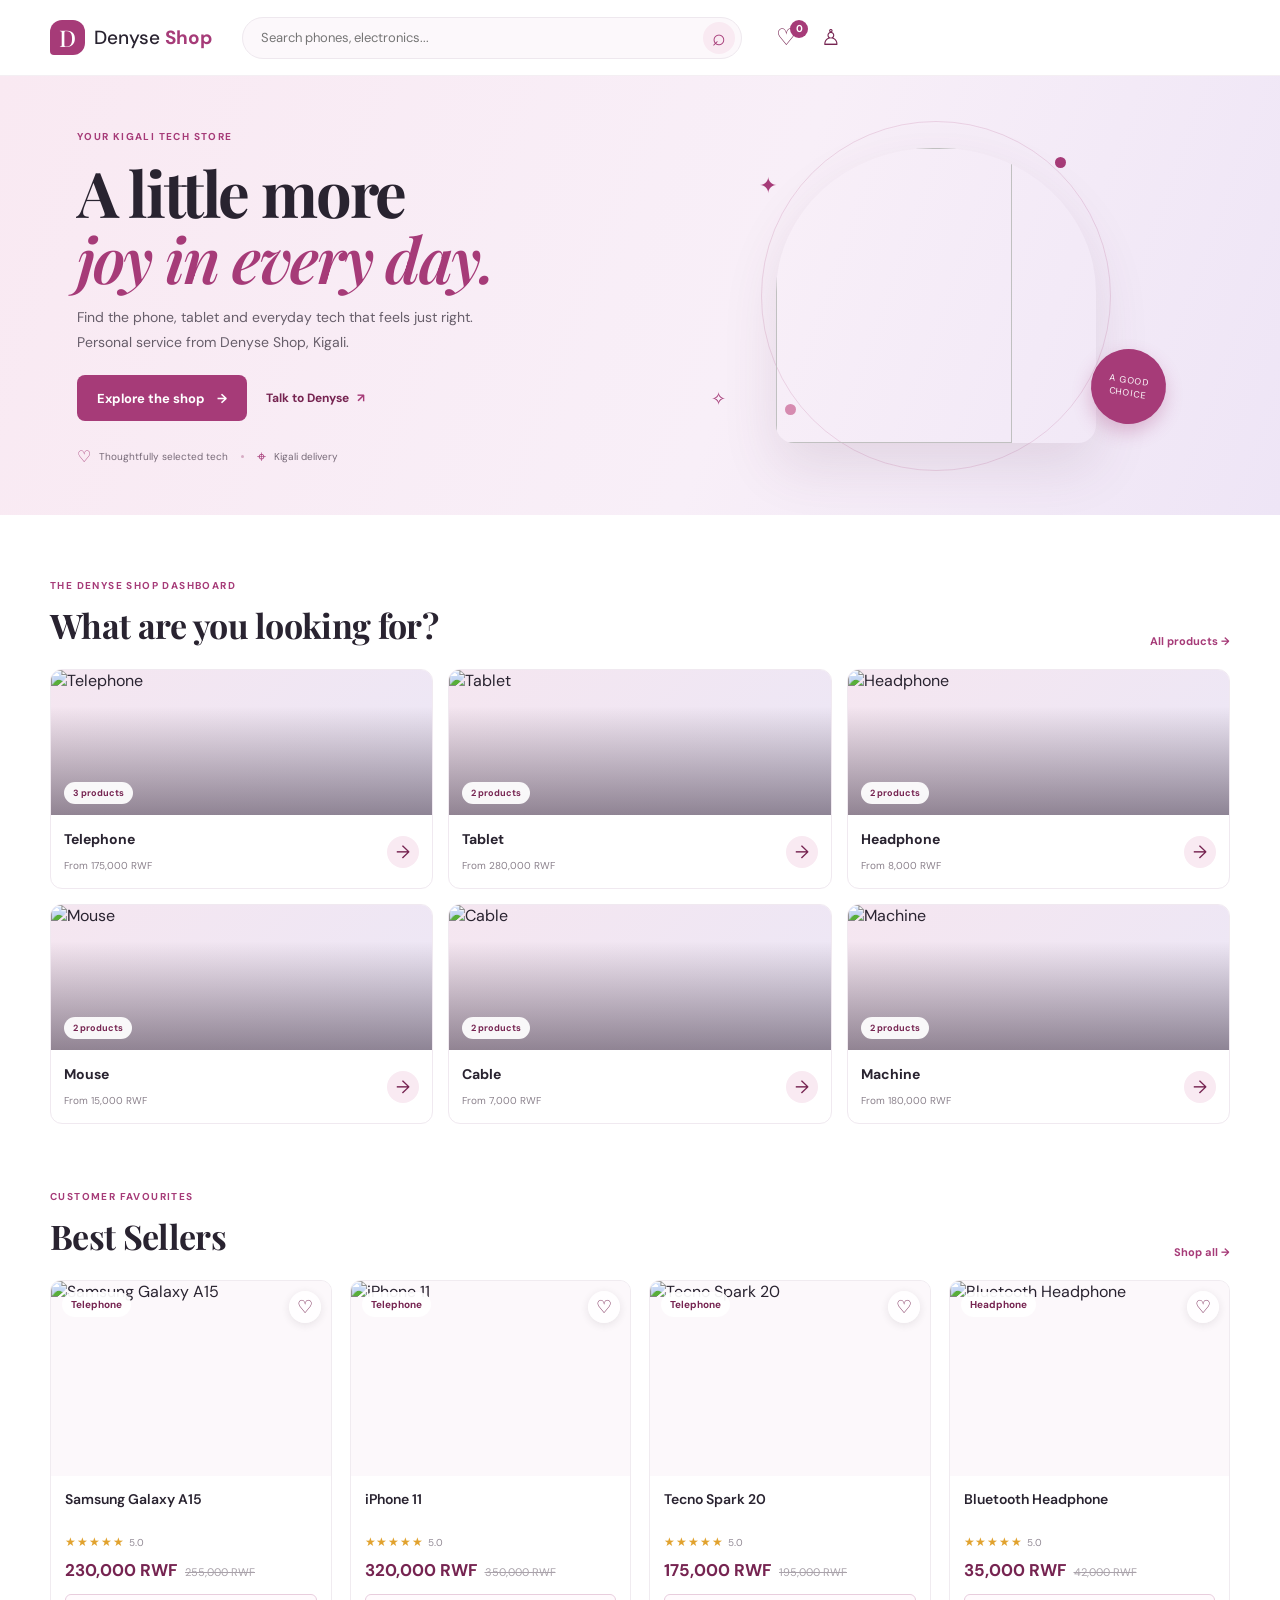
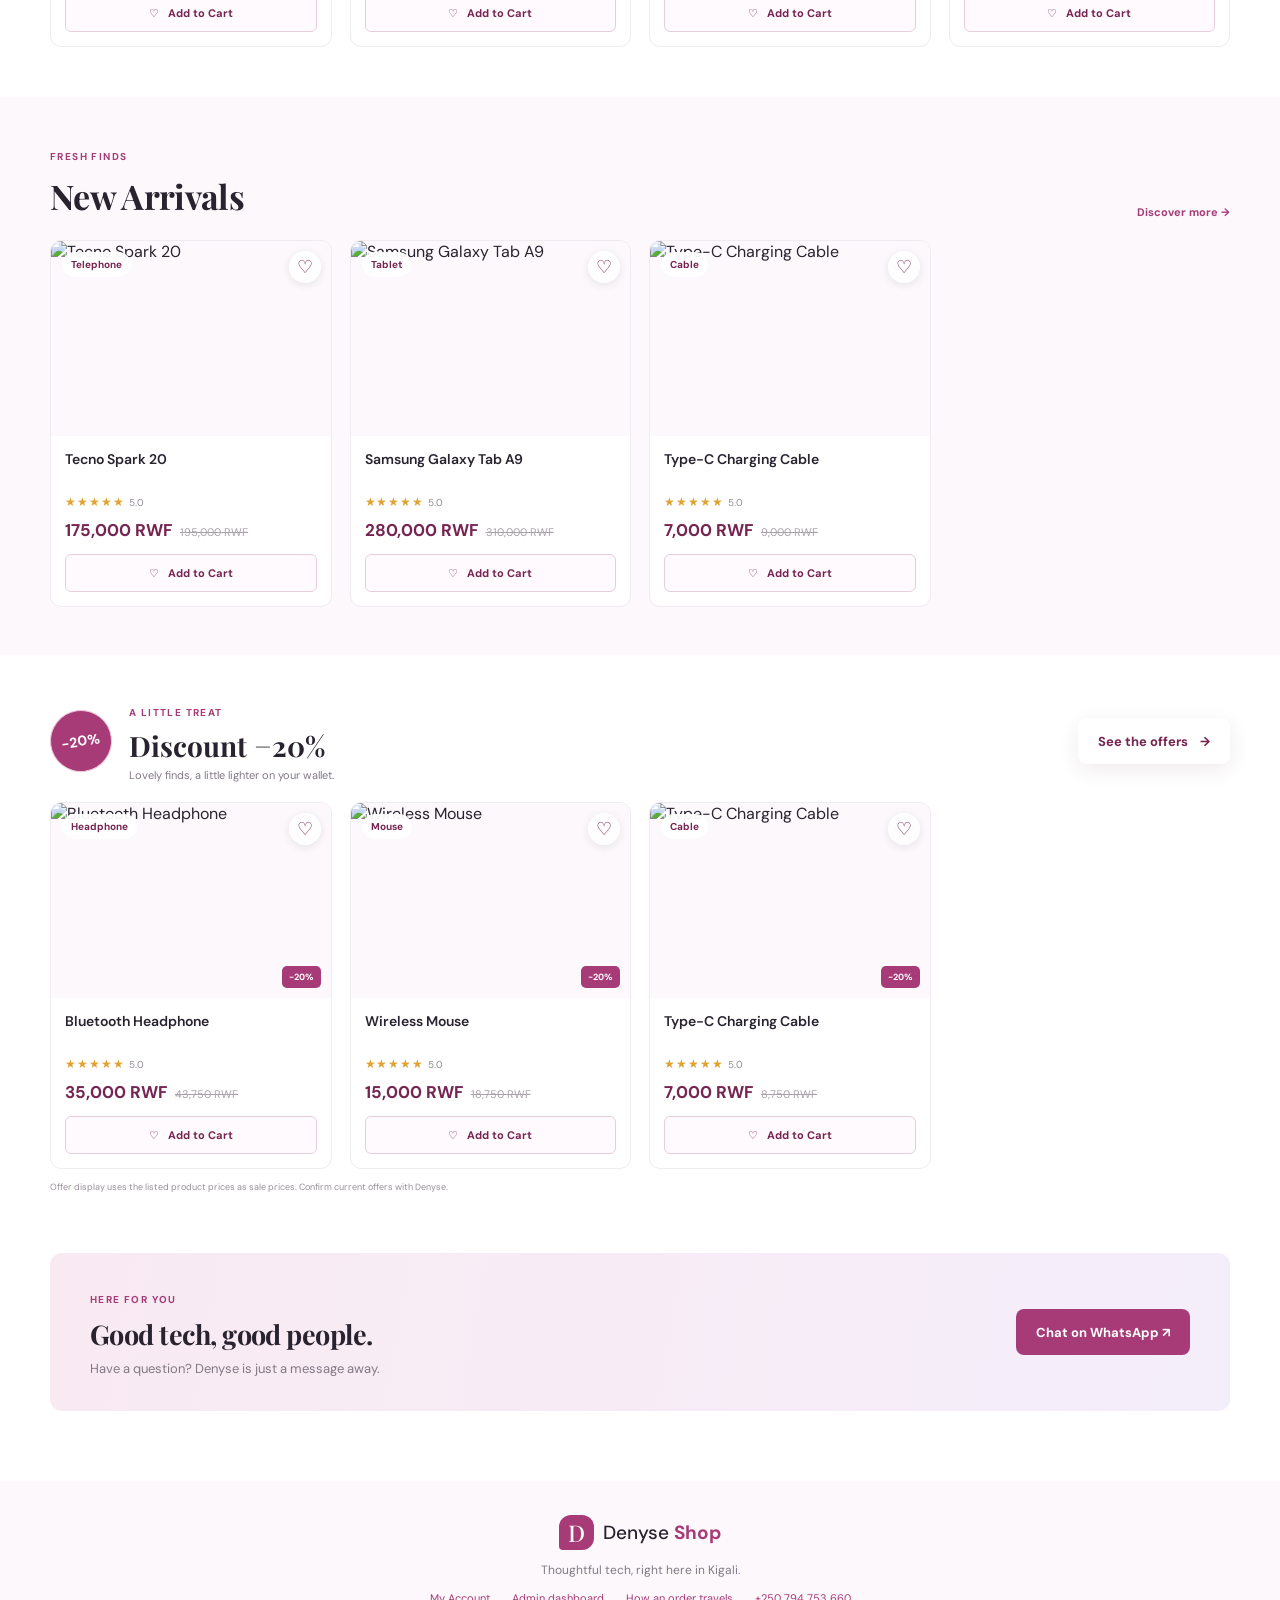
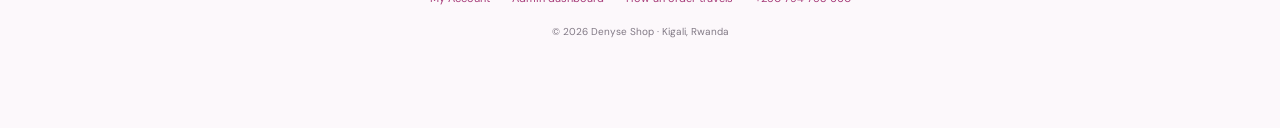
==== index.html @ 86c98930 "Denyse Shop" ====
<!doctype html>
<html lang="en">
<head>
  <meta charset="utf-8">
  <meta name="viewport" content="width=device-width, initial-scale=1">
  <meta name="theme-color" content="#a63b78">
  <meta name="description" content="Denyse Shop — phones, tablets and electronics in Kigali, Rwanda.">
  <title>Denyse Shop | Kigali phones & electronics</title>
  <link rel="preconnect" href="https://fonts.googleapis.com">
  <link rel="preconnect" href="https://fonts.gstatic.com" crossorigin>
  <link href="https://fonts.googleapis.com/css2?family=DM+Sans:wght@400;500;600;700&family=Playfair+Display:wght@600;700&display=swap" rel="stylesheet">
  <link rel="stylesheet" href="style.css">
  <script src="products.js" defer></script>
  <script src="script.js" defer></script>
</head>
<body data-page="home">
  <header class="site-header">
    <a class="brand" href="index.html" aria-label="Denyse Shop home"><span class="brand-mark">D</span><span>Denyse <b>Shop</b></span></a>
    <form class="header-search" action="shop.html" role="search">
      <label class="sr-only" for="search-input">Search products</label>
      <input id="search-input" name="q" type="search" placeholder="Search phones, electronics..." autocomplete="off">
      <button class="search-button" aria-label="Search">⌕</button>
    </form>
    <div class="header-actions">
      <a class="header-icon-link" href="cart.html" aria-label="Shopping cart">♡<span class="cart-count" data-cart-count>0</span></a>
      <a class="header-icon-link account-icon" href="account.html" aria-label="My account">♙</a>
    </div>
  </header>

  <main>
    <section class="home-hero">
      <div class="home-hero-copy">
        <span class="eyebrow">YOUR KIGALI TECH STORE</span>
        <h1>A little more<br><em>joy in every day.</em></h1>
        <p>Find the phone, tablet and everyday tech that feels just right. Personal service from Denyse Shop, Kigali.</p>
        <div class="hero-actions"><a class="button button-primary" href="shop.html">Explore the shop <span aria-hidden="true">→</span></a><a class="hero-call" href="https://wa.me/250794753660" target="_blank" rel="noopener">Talk to Denyse <span aria-hidden="true">↗</span></a></div>
        <div class="hero-trust"><span>♡</span> Thoughtfully selected tech <i></i><span>⌖</span> Kigali delivery</div>
      </div>
      <div class="home-hero-art" aria-hidden="true">
        <div class="hero-art-circle"></div><div class="hero-spark spark-one">✦</div><div class="hero-spark spark-two">✧</div>
        <img src="https://images.unsplash.com/photo-1511707171634-5f897ff02aa9?auto=format&fit=crop&w=900&q=85" alt="">
        <span class="hero-art-label">A GOOD<br>CHOICE</span>
      </div>
    </section>

    <section class="category-dashboard page-width" aria-labelledby="categories-title">
      <div class="section-heading"><div><span class="eyebrow">THE DENYSE SHOP DASHBOARD</span><h2 id="categories-title">What are you looking for?</h2></div><a class="text-link" href="shop.html">All products <span aria-hidden="true">→</span></a></div>
      <div class="category-dashboard-grid" id="category-dashboard"></div>
    </section>

    <section class="collection-section page-width">
      <div class="section-heading"><div><span class="eyebrow">CUSTOMER FAVOURITES</span><h2>Best Sellers</h2></div><a class="text-link" href="shop.html?sort=popular">Shop all <span aria-hidden="true">→</span></a></div>
      <div class="product-grid product-grid-home" id="best-seller-grid"></div>
    </section>

    <section class="new-arrivals-section">
      <div class="page-width">
        <div class="section-heading"><div><span class="eyebrow">FRESH FINDS</span><h2>New Arrivals</h2></div><a class="text-link" href="shop.html?sort=newest">Discover more <span aria-hidden="true">→</span></a></div>
        <div class="product-grid product-grid-home" id="new-arrival-grid"></div>
      </div>
    </section>

    <section class="discount-section page-width">
      <div class="discount-intro"><span class="discount-seal">−20%</span><div><span class="eyebrow">A LITTLE TREAT</span><h2>Discount −20%</h2><p>Lovely finds, a little lighter on your wallet.</p></div><a class="button button-light" href="shop.html?offer=20">See the offers <span aria-hidden="true">→</span></a></div>
      <div class="product-grid product-grid-home" id="discount-grid"></div>
      <p class="discount-note">Offer display uses the listed product prices as sale prices. Confirm current offers with Denyse.</p>
    </section>

    <section class="contact-banner page-width"><div><span class="eyebrow">HERE FOR YOU</span><h2>Good tech, good people.</h2><p>Have a question? Denyse is just a message away.</p></div><a class="button button-primary" href="https://wa.me/250794753660" target="_blank" rel="noopener">Chat on WhatsApp ↗</a></section>
  </main>

  <footer class="site-footer"><a class="brand brand-footer" href="index.html"><span class="brand-mark">D</span><span>Denyse <b>Shop</b></span></a><p>Thoughtful tech, right here in Kigali.</p><div class="footer-links"><a href="account.html">My Account</a><a href="admin.html">Admin dashboard</a><a href="system-design.html">How an order travels</a><a href="tel:+250794753660">+250 794 753 660</a></div><small>© <span data-year></span> Denyse Shop · Kigali, Rwanda</small></footer>
  <nav class="mobile-nav" aria-label="Main navigation"><a class="active" href="index.html"><span>⌂</span>Home</a><a href="shop.html"><span>▦</span>Shop</a><a href="cart.html"><span>♡<i class="nav-cart-count" data-cart-count>0</i></span>Cart</a><a href="account.html#orders"><span>▤</span>My Orders</a><a href="account.html"><span>♙</span>Account</a></nav>
</body>
</html>
---- style.css ----
:root {
  --berry: #a63b78;
  --berry-dark: #762451;
  --berry-light: #f9eaf2;
  --pink: #eaa7c7;
  --ink: #292330;
  --muted: #817985;
  --line: #eee8ee;
  --paper: #fff;
  --soft: #fcf8fb;
  --green: #23876a;
  --shadow: 0 12px 35px rgba(89, 46, 75, .09);
  font-family: "DM Sans", sans-serif;
  color: var(--ink);
  background: var(--paper);
  font-synthesis: none;
  text-rendering: optimizeLegibility;
}
* { box-sizing: border-box; }
html { scroll-behavior: smooth; scroll-padding-top: 85px; }
body { margin: 0; min-width: 320px; background: var(--paper); }
body, button, input, select, textarea { font-family: "DM Sans", sans-serif; }
button, a, select { -webkit-tap-highlight-color: transparent; }
a { color: inherit; text-decoration: none; }
button { cursor: pointer; }
img { display: block; max-width: 100%; }
.sr-only { position: absolute; width: 1px; height: 1px; padding: 0; margin: -1px; overflow: hidden; clip: rect(0,0,0,0); white-space: nowrap; border: 0; }
.hidden { display: none !important; }
.page-width { width: min(1180px, calc(100% - 48px)); margin-inline: auto; }
.site-header { height: 76px; padding: 0 max(24px, calc((100vw - 1180px)/2)); display: flex; align-items: center; gap: 30px; border-bottom: 1px solid #f4eff3; background: rgba(255,255,255,.97); position: sticky; top: 0; z-index: 20; }
.brand { display: inline-flex; align-items: center; gap: 9px; font-size: 19px; font-weight: 500; white-space: nowrap; }
.brand b { color: var(--berry); font-weight: 700; }
.brand-mark { width: 35px; height: 35px; display: grid; place-items: center; color: white; font-family: "Playfair Display", serif; font-size: 23px; border-radius: 12px 12px 12px 4px; background: var(--berry); }
.header-search { height: 42px; max-width: 500px; flex: 1; position: relative; }
.header-search input { width: 100%; height: 100%; border: 1px solid var(--line); background: var(--soft); border-radius: 25px; padding: 0 48px 0 18px; outline: 0; color: var(--ink); font-size: 13px; }
.header-search input:focus { border-color: var(--pink); box-shadow: 0 0 0 3px var(--berry-light); }
.search-button { position: absolute; right: 7px; top: 5px; width: 32px; height: 32px; border: 0; border-radius: 50%; color: var(--berry); background: var(--berry-light); font-size: 23px; line-height: 1; }
.header-phone { font-size: 13px; white-space: nowrap; font-weight: 600; }
.header-phone span { color: var(--berry); }
.header-cart { position: relative; font-size: 25px; color: var(--berry-dark); line-height: 1; }
.cart-count, .nav-cart-count { display: inline-grid; min-width: 18px; height: 18px; padding: 0 4px; place-items: center; border-radius: 10px; background: var(--berry); color: white; font-size: 10px; font-weight: 700; vertical-align: top; }
.hero { background: linear-gradient(110deg, #f8e8f0, #f5eafa 70%, #eee4f5); min-height: 444px; display: grid; grid-template-columns: 1.05fr .95fr; align-items: center; padding: 58px max(7vw, calc((100vw - 1120px)/2)); overflow: hidden; position: relative; }
.hero-copy { position: relative; z-index: 2; max-width: 540px; }
.eyebrow { color: var(--berry); letter-spacing: .14em; font-weight: 700; font-size: 10px; }
h1, h2, h3, p { margin-top: 0; }
.hero h1 { font-family: "Playfair Display", serif; font-size: clamp(44px, 5vw, 66px); line-height: 1.04; letter-spacing: -.035em; margin: 18px 0 15px; }
.hero h1 em { font-weight: 600; color: var(--berry); }
.hero-copy > p { max-width: 420px; color: #665c69; font-size: 14px; line-height: 1.75; margin-bottom: 24px; }
.button { min-height: 46px; padding: 0 20px; display: inline-flex; justify-content: center; align-items: center; gap: 12px; border: 0; border-radius: 8px; font-weight: 700; font-size: 13px; transition: transform .18s, background .18s; }
.button:hover { transform: translateY(-2px); }
.button-light { background: white; color: var(--berry-dark); box-shadow: 0 6px 20px rgba(98,43,78,.09); }
.button-primary { background: var(--berry); color: white; }
.button-primary:hover { background: var(--berry-dark); }
.button-outline { border: 1px solid #dfbfd0; color: var(--berry-dark); background: white; }
.hero-note { display: flex; align-items: center; gap: 8px; color: #725b6c; font-size: 11px; margin-top: 24px; }
.hero-note-icon { color: var(--berry); font-size: 17px; }
.hero-art { min-height: 310px; position: relative; display: grid; place-items: center; }
.hero-art img { width: min(330px, 75%); height: 310px; object-fit: cover; border-radius: 48% 48% 18px 18px; position: relative; z-index: 1; box-shadow: 0 24px 55px rgba(89,46,75,.22); }
.hero-orbit { width: 360px; height: 360px; border: 1px solid rgba(166,59,120,.2); border-radius: 50%; position: absolute; }
.hero-orbit:before, .hero-orbit:after { content: ""; position: absolute; width: 12px; height: 12px; border-radius: 50%; background: var(--berry); }
.hero-orbit:before { top: 39px; right: 44px; }
.hero-orbit:after { bottom: 56px; left: 18px; background: #d98db3; }
.hero-sticker { position: absolute; z-index: 2; bottom: 33px; right: 7%; width: 86px; height: 86px; display: grid; place-content: center; text-align: center; border-radius: 50%; color: white; background: var(--berry); font-size: 11px; line-height: 1.35; letter-spacing: .08em; transform: rotate(9deg); box-shadow: 0 8px 18px #a63b784a; }
.trust-strip { min-height: 78px; padding: 10px 24px; display: flex; justify-content: center; align-items: center; gap: min(9vw, 110px); border-bottom: 1px solid #f4eff3; }
.trust-strip div { display: flex; align-items: center; gap: 10px; font-size: 12px; }
.trust-strip div span { color: var(--berry); font-size: 20px; }
.shop-section { padding-top: 66px; padding-bottom: 68px; }
.section-heading { display: flex; align-items: end; justify-content: space-between; gap: 15px; margin-bottom: 22px; }
.section-heading h2, .contact-banner h2 { font-family: "Playfair Display", serif; font-size: 34px; letter-spacing: -.02em; margin: 8px 0 0; }
.results-count { color: var(--muted); font-size: 12px; padding-bottom: 6px; }
.filter-toolbar { display: flex; flex-direction: column; gap: 15px; margin-bottom: 24px; }
.category-list { display: flex; gap: 8px; overflow-x: auto; padding: 2px 0 5px; scrollbar-width: thin; }
.category-chip { flex: 0 0 auto; border: 1px solid var(--line); border-radius: 22px; padding: 9px 16px; background: white; color: #6d6470; font-size: 12px; }
.category-chip:hover, .category-chip.active { color: white; border-color: var(--berry); background: var(--berry); }
.filter-selects { display: flex; gap: 9px; }
.filter-selects select, .form-control { min-height: 40px; padding: 0 30px 0 12px; border: 1px solid var(--line); border-radius: 7px; background: white; color: #5f5662; font-size: 12px; outline: 0; }
.filter-selects select:focus, .form-control:focus, textarea:focus { border-color: var(--pink); box-shadow: 0 0 0 3px var(--berry-light); }
.product-grid { display: grid; grid-template-columns: repeat(4, minmax(0, 1fr)); gap: 18px; }
.product-card { overflow: hidden; border: 1px solid #f0ebf0; border-radius: 11px; background: white; transition: transform .2s, box-shadow .2s; }
.product-card:hover { transform: translateY(-4px); box-shadow: var(--shadow); }
.product-photo-link { height: 205px; display: block; background: var(--soft); position: relative; }
.product-photo-link img { width: 100%; height: 100%; object-fit: cover; }
.product-category { position: absolute; left: 11px; top: 11px; padding: 6px 9px; border-radius: 20px; color: var(--berry-dark); background: rgba(255,255,255,.94); font-size: 10px; font-weight: 700; }
.product-card-body { padding: 14px; }
.product-title { display: block; min-height: 39px; margin: 0 0 5px; font-size: 14px; font-weight: 600; line-height: 1.4; }
.product-rating { color: #e1a22e; font-size: 12px; letter-spacing: .08em; }
.product-rating small { color: #928a95; font-size: 10px; letter-spacing: 0; }
.product-price-row { display: flex; align-items: baseline; flex-wrap: wrap; gap: 8px; margin: 9px 0 13px; }
.product-price { color: var(--berry-dark); font-size: 17px; font-weight: 700; }
.old-price { color: #a9a2aa; font-size: 11px; text-decoration: line-through; }
.card-add { width: 100%; min-height: 38px; border: 1px solid #e8cddd; border-radius: 6px; color: var(--berry-dark); background: #fffafd; font-size: 11px; font-weight: 700; }
.card-add:hover { color: white; background: var(--berry); border-color: var(--berry); }
.empty-state { text-align: center; padding: 60px 20px; }
.empty-state > span { color: var(--pink); font-size: 38px; }
.empty-state h3 { margin: 8px 0; }
.empty-state p { color: var(--muted); }
.contact-banner { padding: 34px 40px; margin-bottom: 70px; border-radius: 12px; display: flex; justify-content: space-between; align-items: center; gap: 20px; background: linear-gradient(100deg,#f9eaf2,#f4eefa); }
.contact-banner h2 { font-size: 27px; margin: 8px 0; }
.contact-banner p { color: var(--muted); margin: 0; font-size: 13px; }
.site-footer { text-align: center; background: var(--soft); padding: 34px 20px 90px; color: var(--muted); }
.brand-footer { color: var(--ink); }
.site-footer p { margin: 12px 0 5px; font-size: 12px; }
.site-footer > a:not(.brand) { color: var(--berry); font-size: 12px; }
.site-footer small { display: block; margin-top: 20px; font-size: 10px; }
.mobile-nav { display: none; }

/* Shared inner pages */
.subpage-main { width: min(1050px, calc(100% - 40px)); min-height: 60vh; margin: 32px auto 70px; }
.breadcrumb { color: var(--muted); font-size: 12px; margin: 0 0 22px; }
.breadcrumb a { color: var(--berry); }
.page-title { font-family: "Playfair Display", serif; font-size: 34px; margin: 0 0 24px; }
.detail-layout { display: grid; grid-template-columns: 1fr 1fr; gap: 48px; align-items: start; }
.detail-photo { width: 100%; aspect-ratio: 1 / .88; object-fit: cover; border-radius: 14px; background: var(--soft); }
.detail-copy h1 { font-family: "Playfair Display", serif; font-size: clamp(28px,4vw,40px); margin: 12px 0; }
.detail-copy .detail-price { font-size: 25px; color: var(--berry-dark); font-weight: 700; }
.detail-copy .old-price { font-size: 14px; margin-left: 8px; }
.detail-description { color: #69616d; font-size: 14px; line-height: 1.8; margin: 19px 0; }
.spec-list { padding: 0; list-style: none; margin: 0 0 20px; }
.spec-list li { padding: 10px 0; border-bottom: 1px solid var(--line); font-size: 13px; }
.spec-list li:before { content: "✓"; color: var(--green); margin-right: 9px; font-weight: 700; }
.quantity-control { display: inline-flex; align-items: center; border: 1px solid var(--line); border-radius: 7px; overflow: hidden; margin-right: 10px; vertical-align: middle; }
.quantity-control button { width: 36px; height: 42px; border: 0; background: var(--soft); font-size: 18px; color: var(--berry); }
.quantity-control span { min-width: 34px; text-align: center; font-size: 13px; }
.detail-actions { display: flex; flex-wrap: wrap; gap: 9px; align-items: center; margin: 22px 0; }
.contact-actions { display: flex; flex-wrap: wrap; gap: 10px; margin-top: 22px; }
.button-whatsapp { background: #e9f7f0; color: #14835e; }
.button-small { min-height: 39px; font-size: 12px; padding-inline: 14px; }
.panel { padding: 23px; border: 1px solid var(--line); border-radius: 11px; background: white; }
.cart-layout, .checkout-layout { display: grid; grid-template-columns: 1.5fr .8fr; gap: 24px; align-items: start; }
.cart-item { display: grid; grid-template-columns: 88px 1fr auto; gap: 14px; align-items: center; padding: 15px 0; border-bottom: 1px solid var(--line); }
.cart-item:first-child { padding-top: 0; }
.cart-item img { width: 88px; height: 80px; object-fit: cover; border-radius: 8px; background: var(--soft); }
.cart-item h3 { font-size: 14px; margin: 0 0 6px; }
.cart-item-price { color: var(--berry-dark); font-size: 12px; font-weight: 700; }
.cart-item-actions { text-align: right; }
.cart-item-actions .quantity-control { margin: 8px 0 0; }
.remove-item { border: 0; background: transparent; color: #a36c85; font-size: 11px; text-decoration: underline; }
.summary-title { font-size: 16px; margin: 0 0 18px; }
.summary-row { display: flex; justify-content: space-between; gap: 10px; margin: 13px 0; color: #756d78; font-size: 13px; }
.summary-row.total { padding-top: 14px; border-top: 1px solid var(--line); color: var(--ink); font-size: 17px; font-weight: 700; }
.promo-form { display: flex; gap: 8px; margin: 18px 0 8px; }
.promo-form input { width: 100%; min-width: 0; }
.promo-form button { min-height: 40px; padding: 0 13px; border: 0; border-radius: 6px; color: white; background: var(--berry); font-weight: 600; font-size: 11px; }
.form-message { min-height: 18px; font-size: 11px; color: var(--green); }
.full-width { width: 100%; }
.empty-cart { padding: 42px 15px; text-align: center; }
.empty-cart p { color: var(--muted); }
.checkout-form h2 { font-size: 17px; margin: 0 0 17px; }
.form-grid { display: grid; grid-template-columns: 1fr 1fr; gap: 14px; }
.form-field { display: flex; flex-direction: column; gap: 6px; }
.form-field.full { grid-column: 1 / -1; }
.form-field label { color: #625a66; font-size: 12px; font-weight: 600; }
.form-control { width: 100%; min-height: 43px; padding-inline: 12px; font-size: 13px; }
textarea.form-control { height: 82px; resize: vertical; padding-top: 11px; }
.payment-options { display: grid; gap: 8px; margin: 12px 0 20px; }
.payment-option { display: flex; align-items: center; gap: 10px; border: 1px solid var(--line); border-radius: 7px; padding: 12px; font-size: 13px; cursor: pointer; }
.payment-option:has(input:checked) { border-color: var(--berry); background: #fffafd; }
.payment-option input { accent-color: var(--berry); }
.notice { border-radius: 7px; padding: 12px; background: #fff7e6; color: #765614; font-size: 12px; line-height: 1.6; margin-bottom: 16px; }
.payment-dialog { width: min(420px, calc(100% - 32px)); padding: 24px; border: 1px solid var(--line); border-radius: 13px; color: var(--ink); box-shadow: var(--shadow); }
.payment-dialog::backdrop { background: rgba(36, 24, 35, .48); }
.payment-dialog h2 { font-family: "Playfair Display", serif; font-size: 22px; margin: 0 0 12px; }
.payment-dialog p { color: #6d6470; font-size: 13px; line-height: 1.7; }
.success-card { max-width: 620px; text-align: center; margin: 50px auto; padding: 46px 30px; border-radius: 16px; background: var(--soft); }
.success-check { width: 82px; height: 82px; display: grid; place-items: center; margin: 0 auto 20px; border-radius: 50%; background: #e6f5ee; color: var(--green); font-size: 44px; }
.success-card h1 { font-family: "Playfair Display", serif; font-size: 34px; margin-bottom: 12px; }
.success-card p { color: var(--muted); line-height: 1.7; }
.order-number { color: var(--berry-dark); font-weight: 700; }
.success-actions { display: flex; justify-content: center; flex-wrap: wrap; gap: 10px; margin-top: 24px; }
.dashboard-stats { display: grid; grid-template-columns: repeat(3,1fr); gap: 14px; margin-bottom: 25px; }
.stat-card { padding: 20px; border: 1px solid var(--line); border-radius: 10px; background: var(--soft); }
.stat-card span { display: block; color: var(--muted); font-size: 12px; }
.stat-card strong { display: block; margin-top: 8px; color: var(--berry-dark); font-size: 24px; }
.dashboard-columns { display: grid; grid-template-columns: 1fr 1fr; gap: 20px; }
.dashboard-section h2 { font-size: 17px; margin: 0 0 16px; }
.seller-table-wrap { overflow-x: auto; }
.seller-table { width: 100%; border-collapse: collapse; font-size: 12px; min-width: 480px; }
.seller-table th, .seller-table td { padding: 11px 8px; text-align: left; border-bottom: 1px solid var(--line); }
.seller-table th { color: var(--muted); font-weight: 600; }
.table-actions { display: flex; gap: 8px; }
.text-button { border: 0; padding: 3px; background: none; color: var(--berry); font-size: 11px; font-weight: 600; }
.text-button.danger { color: #bd4d65; }
.status-pill { display: inline-block; padding: 5px 8px; border-radius: 12px; background: var(--berry-light); color: var(--berry-dark); font-size: 10px; }
.toast { position: fixed; z-index: 50; left: 50%; bottom: 28px; transform: translate(-50%, 20px); opacity: 0; pointer-events: none; padding: 12px 18px; border-radius: 25px; background: #292330; color: white; font-size: 12px; transition: .2s; }
.toast.show { transform: translate(-50%, 0); opacity: 1; }

@media (min-width: 780px) {
  .filter-toolbar { flex-direction: row; align-items: center; justify-content: space-between; }
}
@media (max-width: 900px) {
  .product-grid { grid-template-columns: repeat(3,minmax(0,1fr)); gap: 13px; }
  .hero { padding-inline: 7vw; }
  .hero-art img { width: 280px; height: 280px; }
  .hero-orbit { width: 320px; height: 320px; }
}
@media (max-width: 640px) {
  html { scroll-padding-top: 68px; }
  .page-width { width: calc(100% - 30px); }
  .site-header { height: 62px; padding: 0 15px; gap: 12px; }
  .brand { gap: 7px; font-size: 16px; }
  .brand-mark { width: 31px; height: 31px; font-size: 20px; }
  .header-search { height: 36px; }
  .header-search input { padding-left: 11px; padding-right: 35px; font-size: 11px; }
  .search-button { right: 3px; top: 3px; width: 30px; height: 30px; }
  .header-phone { display: none; }
  .header-cart { font-size: 23px; }
  .hero { min-height: 0; grid-template-columns: 1.1fr .9fr; padding: 38px 20px 33px; }
  .hero h1 { font-size: clamp(36px, 10vw, 49px); margin: 12px 0; }
  .hero-copy > p { font-size: 12px; line-height: 1.6; margin-bottom: 16px; }
  .hero .button { min-height: 40px; padding-inline: 13px; font-size: 11px; }
  .hero-note { margin-top: 15px; font-size: 9px; }
  .hero-art { min-height: 215px; }
  .hero-art img { width: 80%; height: 200px; border-radius: 45% 45% 14px 14px; }
  .hero-orbit { width: 210px; height: 210px; }
  .hero-sticker { width: 60px; height: 60px; right: 0; bottom: 15px; font-size: 8px; }
  .trust-strip { min-height: 63px; gap: 14px; justify-content: space-around; padding-inline: 10px; }
  .trust-strip div { gap: 5px; font-size: 9px; }
  .trust-strip div span { font-size: 16px; }
  .shop-section { padding-top: 43px; padding-bottom: 45px; }
  .section-heading h2 { font-size: 28px; }
  .section-heading .eyebrow { font-size: 8px; }
  .results-count { font-size: 10px; }
  .filter-toolbar { gap: 10px; margin-bottom: 16px; }
  .category-list { margin-right: -15px; padding-right: 15px; }
  .category-chip { padding: 8px 13px; font-size: 11px; }
  .filter-selects { width: 100%; }
  .filter-selects label { flex: 1; }
  .filter-selects select { width: 100%; min-height: 38px; padding-inline: 8px 21px; font-size: 10px; }
  .product-grid { grid-template-columns: repeat(2,minmax(0,1fr)); gap: 10px; }
  .product-photo-link { height: auto; aspect-ratio: 1 / .9; }
  .product-card-body { padding: 10px; }
  .product-title { font-size: 12px; min-height: 34px; }
  .product-price { font-size: 14px; }
  .old-price { font-size: 9px; }
  .product-price-row { gap: 5px; margin: 7px 0 10px; }
  .card-add { min-height: 35px; font-size: 10px; }
  .product-rating { font-size: 10px; }
  .product-rating small { font-size: 9px; }
  .product-category { font-size: 9px; left: 7px; top: 7px; padding: 5px 7px; }
  .contact-banner { width: calc(100% - 30px); padding: 23px 18px; margin-bottom: 40px; align-items: flex-start; flex-direction: column; }
  .contact-banner h2 { font-size: 23px; }
  .mobile-nav { position: fixed; z-index: 30; bottom: 0; left: 0; right: 0; height: calc(61px + env(safe-area-inset-bottom)); padding: 7px 6px env(safe-area-inset-bottom); display: grid; grid-template-columns: repeat(4,1fr); border-top: 1px solid var(--line); background: rgba(255,255,255,.97); }
  .mobile-nav a { display: flex; flex-direction: column; align-items: center; justify-content: center; gap: 2px; color: #8a818c; font-size: 9px; }
  .mobile-nav a > span { font-size: 20px; line-height: 1.1; position: relative; }
  .mobile-nav a.active { color: var(--berry); font-weight: 700; }
  .nav-cart-count { position: absolute; top: -4px; right: -12px; min-width: 15px; height: 15px; font-size: 9px; }
  .site-footer { padding-bottom: 85px; }
  .subpage-main { width: calc(100% - 30px); margin: 22px auto 50px; }
  .page-title { font-size: 29px; margin-bottom: 18px; }
  .detail-layout, .cart-layout, .checkout-layout, .dashboard-columns { grid-template-columns: 1fr; gap: 18px; }
  .detail-layout { gap: 22px; }
  .detail-photo { aspect-ratio: 1 / .78; }
  .detail-copy h1 { font-size: 30px; }
  .cart-item { grid-template-columns: 68px 1fr auto; gap: 9px; }
  .cart-item img { width: 68px; height: 68px; }
  .cart-item h3 { font-size: 12px; }
  .cart-item-actions .quantity-control button { width: 29px; height: 35px; }
  .cart-item-actions .quantity-control span { min-width: 24px; }
  .panel { padding: 17px; }
  .form-grid { gap: 11px; }
  .dashboard-stats { gap: 8px; }
  .stat-card { padding: 13px 10px; }
  .stat-card span { font-size: 10px; }
  .stat-card strong { font-size: 19px; }
  .success-card { margin: 25px auto; padding: 35px 20px; }
  .success-card h1 { font-size: 29px; }
  .toast { bottom: 75px; width: max-content; max-width: calc(100% - 30px); text-align: center; }
}
@media (max-width: 380px) {
  .site-header { gap: 7px; }
  .brand { font-size: 14px; }
  .brand-mark { width: 28px; height: 28px; }
  .hero { padding-inline: 14px; grid-template-columns: 1fr .72fr; }
  .hero-art img { width: 92%; height: 170px; }
  .hero-orbit { width: 175px; height: 175px; }
  .hero-sticker { width: 51px; height: 51px; font-size: 7px; }
}

/* Home dashboard and customer/admin pages */
.header-actions { display: flex; align-items: center; gap: 15px; flex: 0 0 auto; }
.header-icon-link { position: relative; display: inline-flex; align-items: center; justify-content: center; width: 29px; height: 36px; color: var(--berry-dark); font-size: 23px; line-height: 1; }
.header-icon-link:hover, .header-icon-link.selected { color: var(--berry); }
.header-icon-link .cart-count { position: absolute; top: 0; right: -7px; }
.account-icon { font-size: 22px; }
.home-hero { position: relative; min-height: 430px; padding: 48px max(6vw, calc((100vw - 1180px)/2)); display: grid; grid-template-columns: 1.05fr .95fr; align-items: center; overflow: hidden; background: linear-gradient(110deg,#f9e9f2 0%,#f8eff8 58%,#eee5f6 100%); }
.home-hero-copy { position: relative; z-index: 2; max-width: 550px; }
.home-hero h1 { margin: 15px 0 14px; font-family: "Playfair Display",serif; font-size: clamp(42px,5vw,63px); line-height: 1.04; letter-spacing: -.035em; }
.home-hero h1 em { color: var(--berry); font-weight: 600; }
.home-hero-copy > p { max-width: 430px; color: #675e6a; font-size: 14px; line-height: 1.75; }
.hero-actions { display: flex; align-items: center; gap: 19px; margin-top: 21px; }
.hero-call { color: var(--berry-dark); font-size: 12px; font-weight: 700; }
.hero-call span { margin-left: 5px; color: var(--berry); }
.hero-trust { display: flex; align-items: center; gap: 8px; margin-top: 25px; color: #776a78; font-size: 10px; }
.hero-trust span { color: var(--berry); font-size: 16px; }
.hero-trust i { width: 3px; height: 3px; margin: 0 5px; border-radius: 50%; background: #d7acc4; }
.home-hero-art { min-height: 300px; position: relative; display: grid; place-items: center; }
.home-hero-art > img { z-index: 1; width: min(320px,74%); height: 295px; object-fit: cover; border-radius: 49% 49% 18px 18px; box-shadow: 0 24px 55px #613a571f; }
.hero-art-circle { position: absolute; width: 350px; height: 350px; border: 1px solid #a63b7829; border-radius: 50%; }
.hero-art-circle:before,.hero-art-circle:after { content:""; position:absolute; width:11px; height:11px; border-radius:50%; background:var(--berry); }
.hero-art-circle:before { top:35px; right:44px; }
.hero-art-circle:after { bottom:55px; left:23px; background:#d68bb0; }
.hero-art-label { position:absolute; right:7%; bottom:22px; z-index:2; width:75px; height:75px; display:grid; place-content:center; text-align:center; border-radius:50%; background:var(--berry); color:white; font-size:9px; line-height:1.35; letter-spacing:.1em; transform:rotate(8deg); box-shadow:0 8px 18px #a63b784a; }
.hero-spark { position:absolute; z-index:2; color:var(--berry); }
.spark-one { top:25px; left:17%; font-size:22px; }
.spark-two { bottom:35px; left:8%; font-size:18px; }
.category-dashboard,.collection-section { padding-top:58px; padding-bottom:25px; }
.category-dashboard .section-heading,.collection-section .section-heading,.new-arrivals-section .section-heading { align-items:end; margin-bottom:21px; }
.section-heading h2 { font-family:"Playfair Display",serif; }
.text-link { color:var(--berry); font-size:11px; font-weight:700; white-space:nowrap; }
.text-link:hover { color:var(--berry-dark); }
.category-dashboard-grid { display:grid; grid-template-columns:repeat(3,minmax(0,1fr)); gap:15px; }
.category-dashboard-card { min-width:0; overflow:hidden; border:1px solid #f0e9f0; border-radius:12px; background:#fff; transition:transform .2s,box-shadow .2s; }
.category-dashboard-card:hover { transform:translateY(-3px); box-shadow:var(--shadow); }
.category-card-photo { display:block; height:145px; position:relative; overflow:hidden; background:linear-gradient(135deg,#f5e6f0,#ece7f6); }
.category-card-photo img { width:100%; height:100%; object-fit:cover; transition:transform .4s; }
.category-dashboard-card:hover .category-card-photo img { transform:scale(1.04); }
.category-photo-overlay { position:absolute; inset:0; background:linear-gradient(0deg,#27182b7a 0%,transparent 75%); }
.category-photo-fallback { width:100%; height:100%; display:grid; place-items:center; color:var(--berry); font-size:40px; }
.category-count { position:absolute; bottom:11px; left:13px; padding:5px 9px; border-radius:14px; background:#ffffffed; color:var(--berry-dark); font-size:9px; font-weight:700; }
.category-card-info { min-height:73px; padding:12px 13px; display:flex; align-items:center; justify-content:space-between; gap:9px; }
.category-card-info h3 { margin:0 0 5px; font-size:14px; }
.category-card-info span { color:#8a808b; font-size:10px; }
.category-view-button { width:32px; height:32px; flex:0 0 auto; display:grid; place-items:center; border-radius:50%; color:var(--berry-dark); background:var(--berry-light); font-size:18px; transition:background .2s,color .2s; }
.category-view-button:hover { color:white; background:var(--berry); }
.collection-section { padding-top:35px; padding-bottom:50px; }
.product-grid-home { grid-template-columns:repeat(4,minmax(0,1fr)); }
.product-image-frame { position:relative; }
.product-image-frame .product-photo-link { height:195px; }
.favorite-button { position:absolute; top:10px; right:10px; z-index:2; width:32px; height:32px; display:grid; place-items:center; border:0; border-radius:50%; color:var(--berry-dark); background:#ffffffed; font-size:18px; line-height:1; box-shadow:0 2px 8px #2b1d2c19; }
.favorite-button:hover,.favorite-button.is-favorite { color:white; background:var(--berry); }
.favorite-button.is-favorite { font-size:0; }
.favorite-button.is-favorite:before { content:"♥"; font-size:15px; }
.product-promo { position:absolute; right:10px; bottom:10px; padding:5px 7px; border-radius:5px; color:white; background:var(--berry); font-size:9px; font-weight:700; }
.new-arrivals-section { padding:47px 0 48px; background:var(--soft); }
.new-arrivals-section .section-heading { margin-bottom:21px; }
.discount-section { padding:45px 0 60px; }
.discount-intro { display:flex; align-items:center; gap:17px; margin-bottom:20px; }
.discount-seal { width:62px; height:62px; flex:0 0 auto; display:grid; place-items:center; border:1px solid #ebc5d8; border-radius:50%; color:white; background:var(--berry); font-size:14px; font-weight:700; transform:rotate(-8deg); }
.discount-intro h2 { margin:6px 0 4px; font-family:"Playfair Display",serif; font-size:28px; }
.discount-intro p { margin:0; color:var(--muted); font-size:11px; }
.discount-intro .button { margin-left:auto; }
.discount-note { margin:12px 0 0; color:#978e98; font-size:9px; }
.footer-links { display:flex; justify-content:center; flex-wrap:wrap; gap:13px 22px; margin:13px auto 0; }
.footer-links a { color:var(--berry) !important; font-size:11px !important; }
.shop-main { min-height:60vh; padding-top:26px; padding-bottom:60px; }
.shop-main .section-heading { margin-bottom:20px; }
.shop-main .page-title { margin:7px 0 0; }
.shop-main .product-grid { padding-top:3px; }
.account-main { max-width:820px; }
.account-form-panel { padding:28px; }
.account-form-heading .page-title { margin:7px 0 5px; }
.account-form-heading > p { color:var(--muted); font-size:12px; }
.privacy-notice { display:flex; flex-direction:column; gap:4px; margin:15px 0 21px; padding:12px 14px; border:1px solid #f0d7e5; border-radius:8px; color:#76586a; background:#fff8fc; font-size:10px; line-height:1.6; }
.privacy-notice strong { color:var(--berry-dark); font-size:11px; }
.privacy-notice span { color:#7f7180; }
.account-form-panel .form-grid { gap:16px; }
.account-form-panel .form-field label { font-size:11px; }
.account-form-panel .form-control { min-height:47px; font-size:13px; }
.account-form-panel textarea.form-control { min-height:85px; }
.large-input { font-size:15px !important; letter-spacing:.02em; }
.optional-label,.field-help { color:#9a919c; font-size:9px; font-weight:400; }
.field-help { line-height:1.5; }
.account-form-actions { display:flex; gap:9px; margin-top:18px; }
.customer-dashboard { display:grid; gap:15px; }
.customer-welcome { padding:21px; background:linear-gradient(115deg,#fff,#fff8fc); }
.customer-profile-top { display:flex; align-items:center; gap:14px; }
.customer-avatar { width:68px; height:68px; flex:0 0 auto; border:3px solid white; border-radius:50%; object-fit:cover; box-shadow:0 2px 10px #482c3d1c; }
.customer-profile-top > div { min-width:0; flex:1; }
.customer-profile-top h1 { margin:4px 0; font-family:"Playfair Display",serif; font-size:26px; }
.customer-profile-top p { margin:0; color:var(--muted); font-size:11px; }
.customer-contact-chips { display:flex; flex-wrap:wrap; gap:8px; margin:15px 0 0 82px; }
.customer-contact-chips span { padding:6px 9px; border-radius:20px; color:#756975; background:#f7edf3; font-size:9px; }
.customer-dashboard-grid { display:grid; grid-template-columns:1fr 1fr; gap:15px; }
.account-panel { min-width:0; padding:20px; }
.account-panel-heading { display:flex; align-items:center; justify-content:space-between; gap:10px; margin-bottom:14px; }
.account-panel-heading h2 { margin:5px 0 0; font-family:"Playfair Display",serif; font-size:20px; }
.section-count { color:var(--berry); font-size:10px; font-weight:700; }
.customer-order { padding:12px 0; border-top:1px solid var(--line); }
.customer-order-top,.customer-order-bottom { display:flex; align-items:center; justify-content:space-between; gap:10px; }
.customer-order-top strong { font:11px "DM Sans",sans-serif; }
.customer-order p { margin:8px 0; color:#726975; font-size:10px; line-height:1.6; }
.customer-order-bottom span { color:var(--berry-dark); font-size:11px; font-weight:700; }
.customer-order-bottom small { color:#9a919c; font-size:9px; }
.status-pill { white-space:nowrap; }
.status-pending { color:#95671a; background:#fff4d8; }
.status-paid { color:#277455; background:#e6f5ee; }
.status-delivered { color:#5f4c9d; background:#f0ecfc; }
.account-empty { padding:19px 8px; text-align:center; color:var(--muted); font-size:11px; }
.account-empty > span { display:block; color:var(--pink); font-size:26px; }
.account-empty p { margin:6px 0; }
.account-empty a { color:var(--berry); font-weight:700; }
.saved-address { display:flex; align-items:flex-start; gap:11px; margin-bottom:13px; }
.address-icon { width:32px; height:32px; flex:0 0 auto; display:grid; place-items:center; border-radius:50%; color:var(--berry); background:var(--berry-light); }
.saved-address strong { font-size:11px; }
.saved-address p { margin:5px 0; color:#746b76; font-size:10px; line-height:1.6; }
.saved-address small { color:#998f9a; font-size:9px; }
.favorites-panel { grid-column:1/-1; }
.favorites-grid { grid-template-columns:repeat(3,minmax(0,1fr)); }
.product-card-compact .product-image-frame .product-photo-link { height:130px; }
.product-card-compact .product-card-body { padding:9px; }
.product-card-compact .product-title { font-size:11px; min-height:32px; }
.product-card-compact .product-price { font-size:12px; }
.product-card-compact .card-add { min-height:32px; }
.account-dashboard-actions { display:flex; align-items:center; justify-content:space-between; gap:10px; color:#9a919c; font-size:9px; }
.delivery-section,.payment-section { margin-bottom:22px; }
.checkout-section-heading { display:flex; align-items:center; justify-content:space-between; margin-bottom:12px; }
.checkout-section-heading h2,.payment-section h2 { margin:5px 0 0; font-family:"Playfair Display",serif; font-size:21px; }
.delivery-summary-card { display:grid; gap:5px; padding:14px; border:1px solid #f0e3ec; border-radius:8px; background:#fffafd; color:#6f6470; font-size:11px; line-height:1.55; }
.delivery-summary-card strong { color:var(--ink); font-size:13px; }
.guest-hint { margin:0 0 13px; color:var(--muted); font-size:10px; line-height:1.6; }
.guest-hint a { color:var(--berry); font-weight:700; }
.payment-option { padding:12px; }
.payment-option > span:last-child { display:flex; flex-direction:column; gap:3px; font-weight:600; }
.payment-option small { color:var(--muted); font-size:9px; font-weight:400; }
.payment-logo { width:29px; height:29px; flex:0 0 auto; display:grid; place-items:center; border-radius:7px; color:white; font-size:11px; font-weight:700; }
.mtn-logo { background:#f0c313; color:#382d04; }
.airtel-logo { background:#e83e49; }
.cash-logo { color:var(--berry); background:var(--berry-light); }
.compact-notice { margin-top:12px; margin-bottom:0; }
.checkout-delivery-note { margin-top:18px; padding:12px; border-radius:7px; color:var(--berry-dark); background:var(--berry-light); font-size:10px; }
.checkout-summary-panel { position:sticky; top:95px; }
.checkout-header-note { margin-left:auto; color:var(--muted); font-size:11px; }
.place-order-button { min-height:49px; }
.success-summary-line { margin:18px 0 5px !important; padding:12px; border-radius:8px; background:white; font-size:11px; }
.success-total { color:var(--berry-dark); font-size:14px; }
.admin-header-label { margin-left:auto; color:var(--muted); font:9px "DM Sans",sans-serif; letter-spacing:.09em; }
.admin-main { width:min(1220px,calc(100% - 40px)); }
.admin-warning { margin:0 0 17px; }
.admin-stats { display:grid; grid-template-columns:repeat(4,minmax(0,1fr)); gap:11px; margin-bottom:17px; }
.admin-stat-card { min-width:0; padding:15px; border:1px solid #f0e5ed; border-radius:10px; background:white; box-shadow:0 5px 16px #633f5810; }
.admin-stat-card > span:nth-child(2) { display:block; color:#827784; font-size:10px; }
.admin-stat-card strong { display:block; overflow-wrap:anywhere; margin-top:9px; color:var(--berry-dark); font-size:21px; }
.admin-stat-icon { width:31px; height:31px; display:grid; place-items:center; margin-bottom:10px; border-radius:9px; color:var(--berry); background:var(--berry-light); font-size:16px; }
.admin-stat-card small { color:#9a919c; font-size:8px; }
.admin-section { margin:0 0 15px; padding:20px; }
.admin-section-heading { display:flex; align-items:center; justify-content:space-between; gap:15px; margin-bottom:14px; }
.admin-section-heading h2 { margin:5px 0 0; font-family:"Playfair Display",serif; font-size:21px; }
.admin-search input { width:min(240px,36vw); height:38px; padding:0 11px; border:1px solid var(--line); border-radius:7px; font-size:11px; outline:0; }
.admin-search input:focus { border-color:var(--pink); box-shadow:0 0 0 3px var(--berry-light); }
.table-wrap { width:100%; overflow-x:auto; }
.data-table { width:100%; border-collapse:collapse; font-size:10px; }
.data-table th,.data-table td { min-width:72px; padding:10px 9px; border-bottom:1px solid #f0edf1; text-align:left; vertical-align:middle; }
.data-table th { color:#8c818d; font-size:9px; font-weight:700; white-space:nowrap; }
.data-table td { color:#615763; line-height:1.5; }
.data-table td:first-child { color:#342b36; }
.data-table small { color:#988e99; font-size:9px; }
.customer-table-person,.admin-product-cell { display:flex; align-items:center; gap:8px; min-width:130px; }
.customer-table-person img,.admin-product-cell img { width:31px; height:31px; flex:0 0 auto; border-radius:8px; object-fit:cover; background:var(--soft); }
.admin-product-cell img { width:35px; height:35px; }
.customer-table-person strong,.admin-product-cell strong { font-size:10px; }
.status-select { min-width:92px; height:32px; padding:0 20px 0 7px; border:1px solid var(--line); border-radius:6px; color:var(--berry-dark); background:white; font-size:9px; }
.table-empty { margin:12px 0 0; color:var(--muted); font-size:11px; }
.admin-add-product { margin:10px 0 15px; border:1px solid #efe3ed; border-radius:8px; background:#fffafd; }
.admin-add-product summary { padding:13px; color:var(--berry-dark); font-size:11px; font-weight:700; cursor:pointer; }
.admin-add-product form { padding:0 14px 14px; }
.admin-form-actions { display:flex; gap:8px; margin-top:13px; }
.customer-dialog { width:min(560px,calc(100% - 28px)); max-height:85vh; overflow-y:auto; padding:22px; border:1px solid #eadfe8; border-radius:13px; color:var(--ink); box-shadow:0 20px 60px #26152535; }
.customer-dialog::backdrop { background:#2517257a; }
.dialog-heading { display:flex; align-items:center; justify-content:space-between; gap:12px; margin-bottom:17px; }
.dialog-heading h2 { margin:4px 0 0; font-family:"Playfair Display",serif; font-size:22px; }
.dialog-close { width:32px; height:32px; border:0; border-radius:50%; color:var(--berry-dark); background:var(--berry-light); font-size:20px; }
.dialog-customer-profile { display:flex; align-items:center; gap:12px; padding-bottom:14px; border-bottom:1px solid var(--line); }
.dialog-customer-profile img { width:54px; height:54px; border-radius:50%; object-fit:cover; }
.dialog-customer-profile h3 { margin:0 0 4px; font-size:14px; }
.dialog-customer-profile p { margin:0; color:var(--muted); font-size:10px; }
.customer-detail-list { display:grid; grid-template-columns:130px 1fr; gap:9px 12px; margin:16px 0; font-size:10px; }
.customer-detail-list dt { color:#958a96; }
.customer-detail-list dd { margin:0; color:#504651; overflow-wrap:anywhere; }
.dialog-orders-title { margin:17px 0 8px; font-size:12px; }
.dialog-order { display:grid; grid-template-columns:90px 1fr; gap:6px 10px; padding:9px 0; border-top:1px solid var(--line); font-size:9px; }
.dialog-order > span:last-child { grid-column:2; color:var(--berry-dark); font-weight:700; }
.muted-copy { color:var(--muted); font-size:10px; }
.stock-line { margin:10px 0 0; color:#756c78; font-size:11px; }
.stock-dot { display:inline-block; width:7px; height:7px; margin-right:5px; border-radius:50%; background:#40a779; }
.stock-out { background:#d58b39; }
.spec-heading { margin:18px 0 8px; font-size:14px; }
.warranty-line { margin:14px 0 6px; color:#716874; font-size:12px; }
.detail-rating { margin-top:10px; }
.button-favorite { border:1px solid #e8cddd; color:var(--berry); background:#fffafd; }
.button-favorite.is-favorite { color:white; background:var(--berry); }
.button-favorite span { font-size:11px; }
.toast { z-index:100; }

@media (max-width: 900px) {
  .category-dashboard-grid { grid-template-columns:repeat(2,minmax(0,1fr)); }
  .home-hero { padding-inline:6vw; }
  .home-hero-art > img { width:280px; height:270px; }
  .hero-art-circle { width:310px; height:310px; }
  .admin-stats { grid-template-columns:repeat(2,minmax(0,1fr)); }
}
@media (max-width: 640px) {
  .site-header { gap:10px; }
  .header-actions { gap:8px; }
  .header-icon-link { width:26px; font-size:21px; }
  .home-hero { min-height:0; grid-template-columns:1.1fr .9fr; padding:34px 18px 29px; }
  .home-hero h1 { margin:11px 0; font-size:clamp(34px,9vw,46px); }
  .home-hero-copy > p { font-size:11px; line-height:1.65; }
  .hero-actions { gap:11px; flex-wrap:wrap; margin-top:15px; }
  .hero-actions .button { min-height:39px; padding-inline:12px; font-size:10px; }
  .hero-call { font-size:10px; }
  .hero-trust { flex-wrap:wrap; gap:5px; margin-top:16px; font-size:8px; }
  .home-hero-art { min-height:205px; }
  .home-hero-art > img { width:82%; height:195px; border-radius:47% 47% 12px 12px; }
  .hero-art-circle { width:205px; height:205px; }
  .hero-art-label { width:55px; height:55px; right:0; bottom:12px; font-size:7px; }
  .spark-one { top:17px; left:0; font-size:17px; }
  .spark-two { bottom:18px; left:1%; font-size:14px; }
  .category-dashboard,.collection-section { padding-top:38px; padding-bottom:20px; }
  .category-dashboard .section-heading,.collection-section .section-heading,.new-arrivals-section .section-heading { margin-bottom:15px; }
  .category-dashboard .section-heading h2,.collection-section .section-heading h2,.new-arrivals-section .section-heading h2 { font-size:25px; }
  .category-dashboard-grid { grid-template-columns:repeat(2,minmax(0,1fr)); gap:9px; }
  .category-card-photo { height:112px; }
  .category-card-info { min-height:63px; padding:9px; }
  .category-card-info h3 { font-size:12px; }
  .category-card-info span { font-size:8px; }
  .category-count { bottom:7px; left:7px; font-size:8px; }
  .category-view-button { width:28px; height:28px; font-size:16px; }
  .product-grid-home { grid-template-columns:repeat(2,minmax(0,1fr)); gap:9px; }
  .product-image-frame .product-photo-link { height:auto; aspect-ratio:1/.86; }
  .favorite-button { width:28px; height:28px; top:7px; right:7px; font-size:16px; }
  .new-arrivals-section { padding:33px 0 34px; }
  .discount-section { padding-top:35px; padding-bottom:40px; }
  .discount-intro { gap:10px; margin-bottom:15px; }
  .discount-seal { width:49px; height:49px; font-size:11px; }
  .discount-intro h2 { font-size:21px; }
  .discount-intro p { max-width:160px; font-size:9px; }
  .discount-intro .button { min-height:36px; gap:5px; margin-left:auto; padding:0 9px; font-size:9px; }
  .site-footer { padding-bottom:85px; }
  .footer-links { gap:10px 15px; }
  .mobile-nav { grid-template-columns:repeat(5,minmax(0,1fr)); }
  .mobile-nav a { font-size:8px; }
  .mobile-nav a > span { font-size:18px; }
  .account-form-panel { padding:17px; }
  .account-form-panel .form-grid { grid-template-columns:1fr; gap:12px; }
  .account-form-panel .form-field.full { grid-column:auto; }
  .account-form-heading .page-title { font-size:27px; }
  .customer-profile-top { align-items:flex-start; flex-wrap:wrap; }
  .customer-avatar { width:56px; height:56px; }
  .customer-profile-top h1 { font-size:22px; }
  .customer-profile-top > .button { width:100%; }
  .customer-contact-chips { margin-left:0; }
  .customer-dashboard-grid { grid-template-columns:1fr; gap:10px; }
  .favorites-panel { grid-column:auto; }
  .favorites-grid { grid-template-columns:repeat(2,minmax(0,1fr)); }
  .product-card-compact .product-image-frame .product-photo-link { height:auto; aspect-ratio:1/.86; }
  .account-dashboard-actions { align-items:flex-start; flex-direction:column; }
  .checkout-layout { grid-template-columns:1fr; }
  .checkout-summary-panel { position:static; grid-row:1; }
  .checkout-header-note { display:none; }
  .checkout-form .form-grid { grid-template-columns:1fr; }
  .checkout-form .form-field.full { grid-column:auto; }
  .admin-main { width:calc(100% - 26px); }
  .admin-section { padding:13px; }
  .admin-section-heading { align-items:flex-start; flex-direction:column; gap:9px; }
  .admin-search,.admin-search input { width:100%; }
  .admin-stats { gap:8px; }
  .admin-stat-card { padding:11px; }
  .admin-stat-card strong { font-size:17px; }
  .data-table { min-width:850px; }
  .customer-detail-list { grid-template-columns:105px 1fr; }
  .success-card { padding:32px 16px; }
  .success-card h1 { font-size:26px; }
}
@media (max-width: 380px) {
  .home-hero { padding-inline:13px; grid-template-columns:1fr .7fr; }
  .home-hero-art > img { width:93%; height:164px; }
  .hero-art-circle { width:175px; height:175px; }
  .category-card-photo { height:98px; }
  .discount-intro .button { padding-inline:7px; font-size:8px; }
}
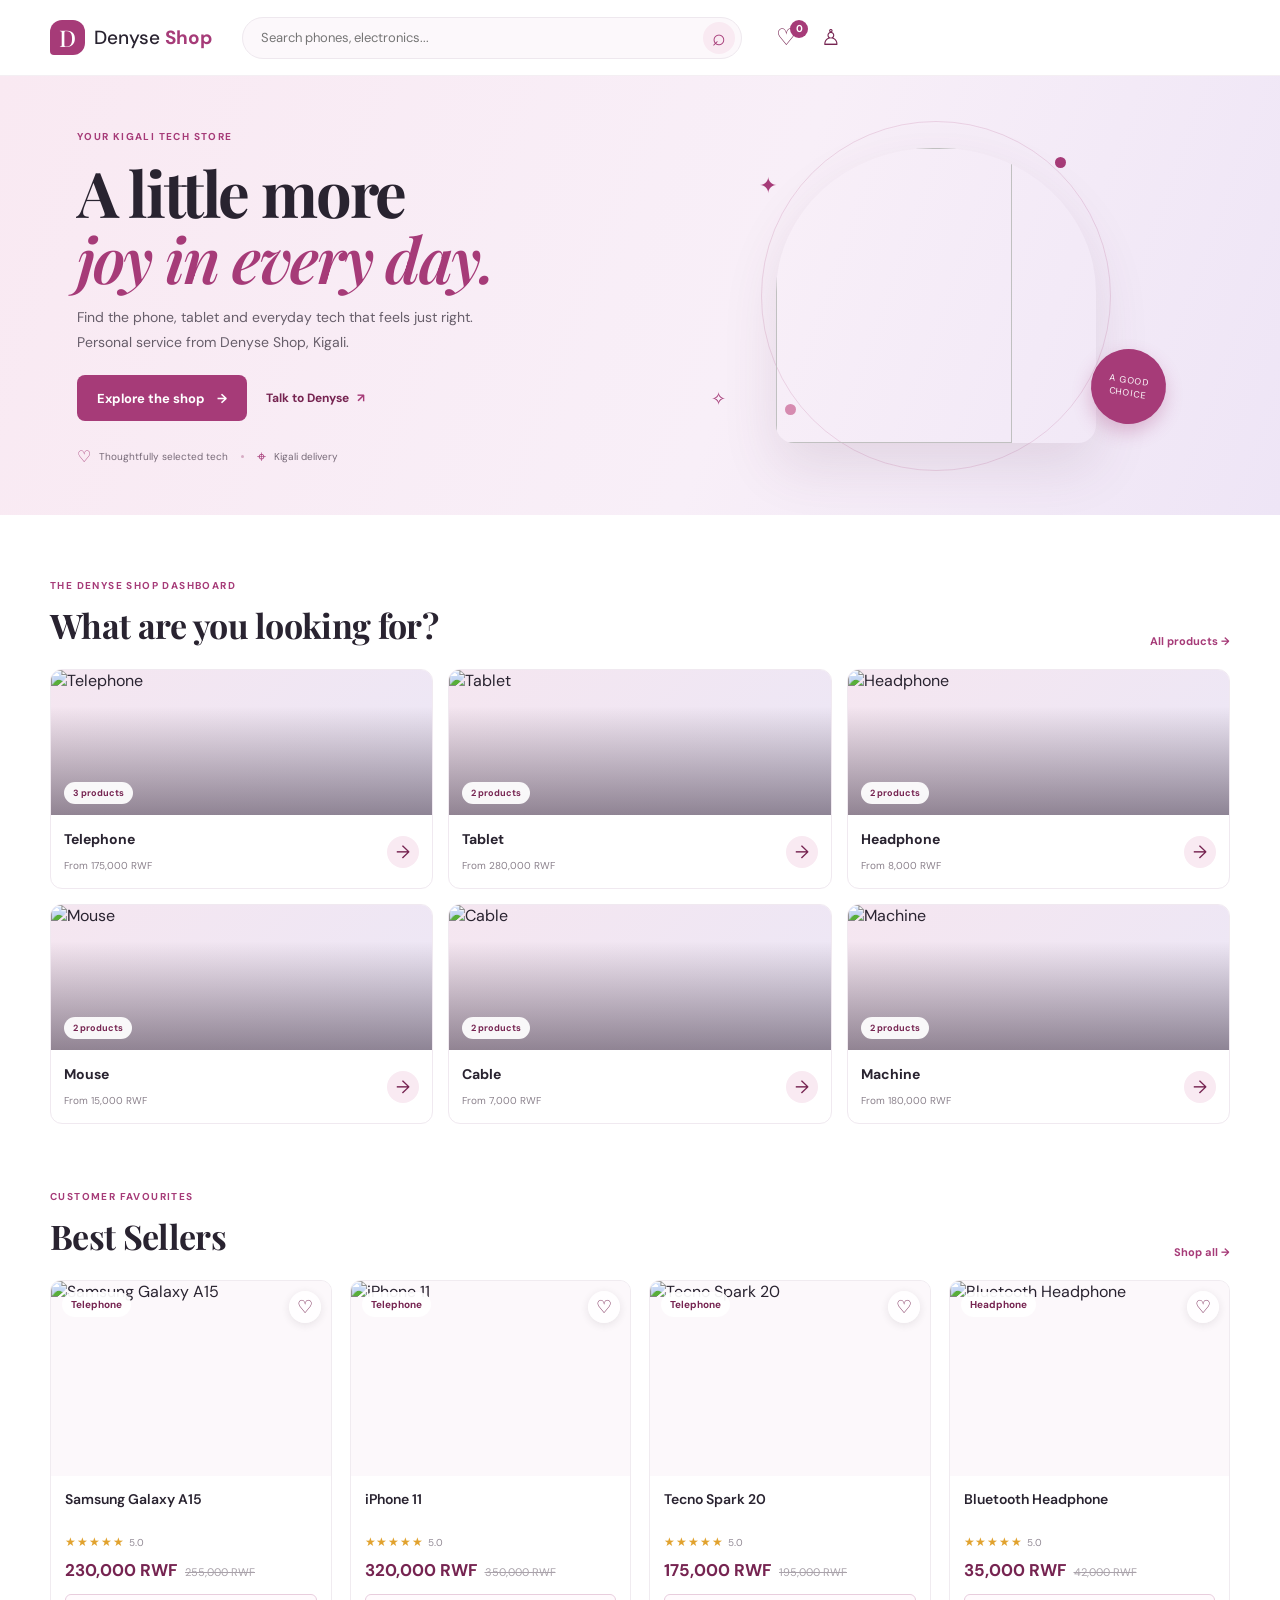
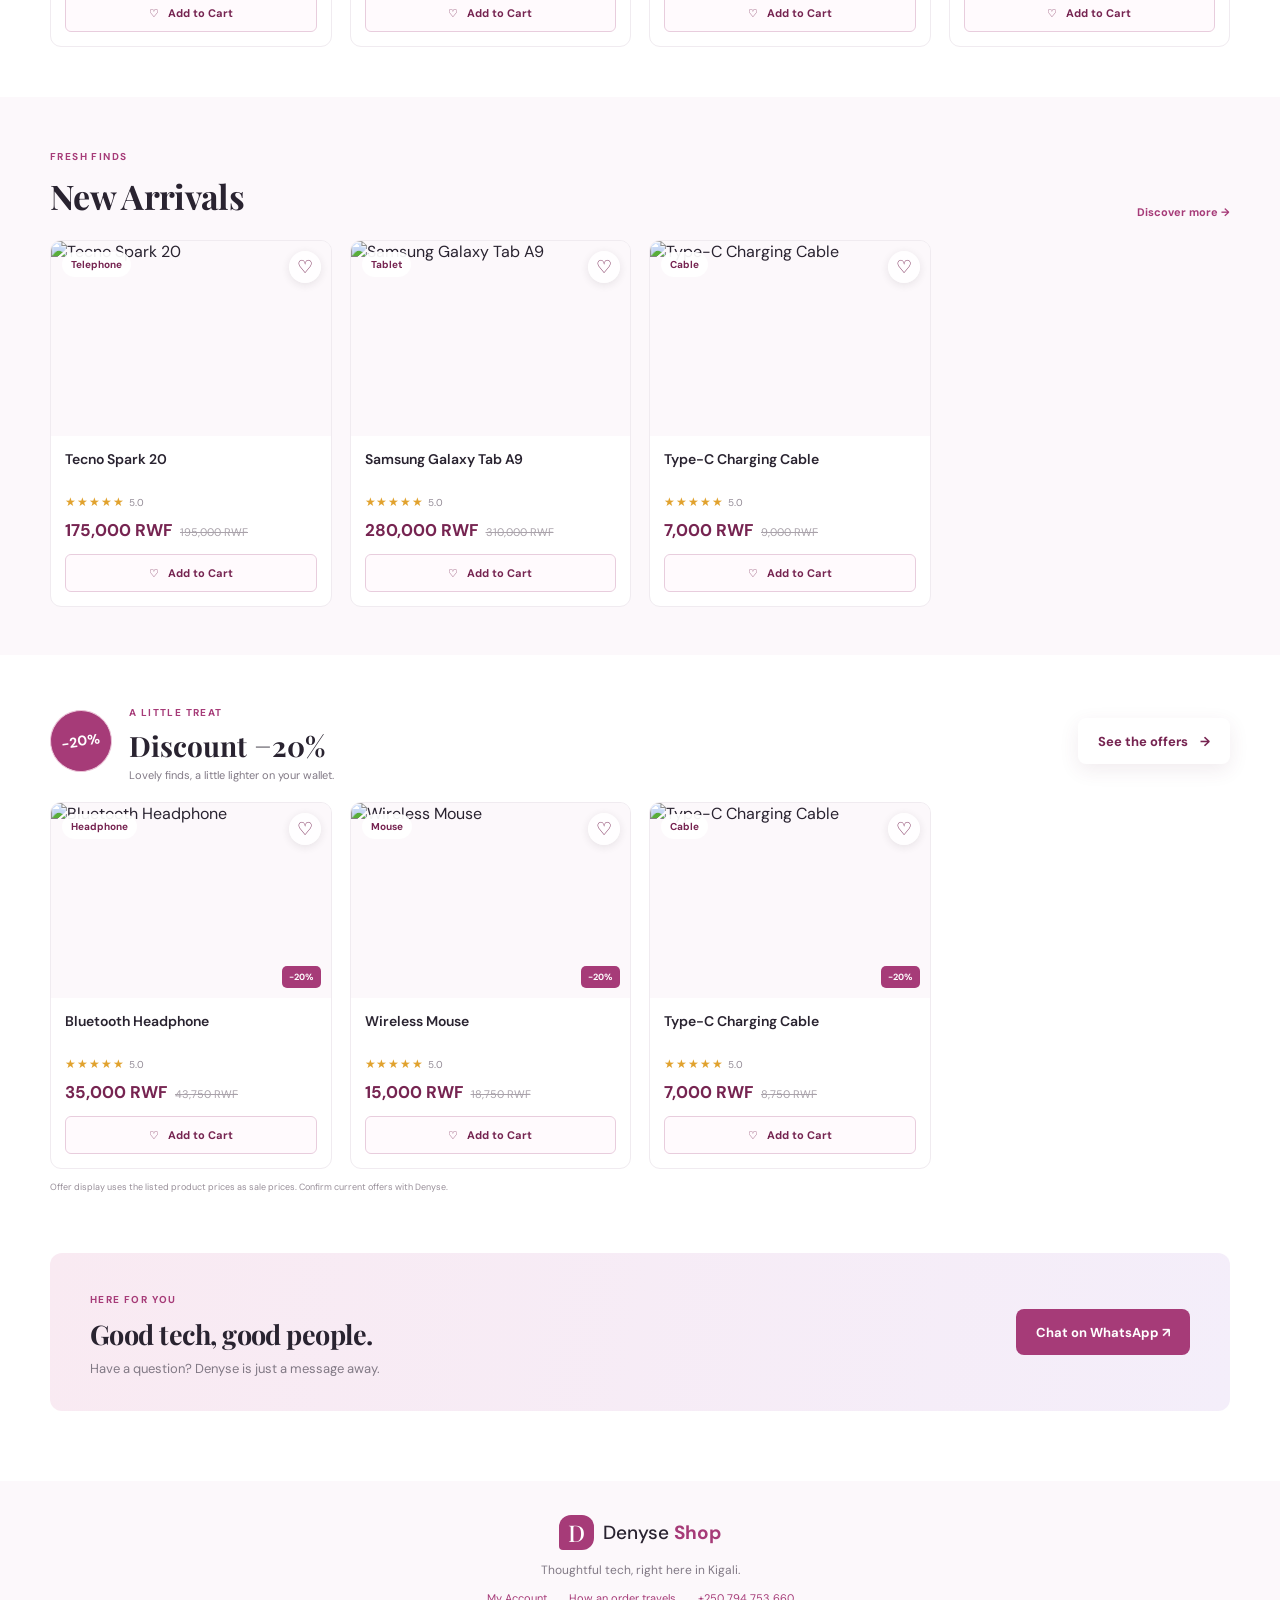
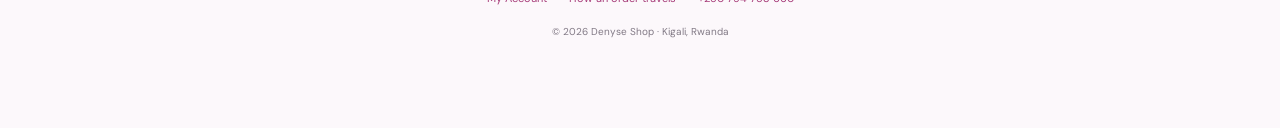
==== commit 43bf495d: "Shop" ====
--- a/index.html
+++ b/index.html
@@ -69,7 +69,7 @@
     <section class="contact-banner page-width"><div><span class="eyebrow">HERE FOR YOU</span><h2>Good tech, good people.</h2><p>Have a question? Denyse is just a message away.</p></div><a class="button button-primary" href="https://wa.me/250794753660" target="_blank" rel="noopener">Chat on WhatsApp ↗</a></section>
   </main>
 
-  <footer class="site-footer"><a class="brand brand-footer" href="index.html"><span class="brand-mark">D</span><span>Denyse <b>Shop</b></span></a><p>Thoughtful tech, right here in Kigali.</p><div class="footer-links"><a href="account.html">My Account</a><a href="admin.html">Admin dashboard</a><a href="system-design.html">How an order travels</a><a href="tel:+250794753660">+250 794 753 660</a></div><small>© <span data-year></span> Denyse Shop · Kigali, Rwanda</small></footer>
+  <footer class="site-footer"><a class="brand brand-footer" href="index.html"><span class="brand-mark">D</span><span>Denyse <b>Shop</b></span></a><p>Thoughtful tech, right here in Kigali.</p><div class="footer-links"><a href="account.html">My Account</a><a href="system-design.html">How an order travels</a><a href="tel:+250794753660">+250 794 753 660</a></div><small>© <span data-year></span> Denyse Shop · Kigali, Rwanda</small></footer>
   <nav class="mobile-nav" aria-label="Main navigation"><a class="active" href="index.html"><span>⌂</span>Home</a><a href="shop.html"><span>▦</span>Shop</a><a href="cart.html"><span>♡<i class="nav-cart-count" data-cart-count>0</i></span>Cart</a><a href="account.html#orders"><span>▤</span>My Orders</a><a href="account.html"><span>♙</span>Account</a></nav>
 </body>
 </html>
--- a/style.css
+++ b/style.css
@@ -419,6 +419,15 @@
 .compact-notice { margin-top:12px; margin-bottom:0; }
 .checkout-delivery-note { margin-top:18px; padding:12px; border-radius:7px; color:var(--berry-dark); background:var(--berry-light); font-size:10px; }
 .checkout-summary-panel { position:sticky; top:95px; }
+.admin-login-page { width:min(440px,calc(100% - 32px)); min-height:calc(100vh - 76px); margin:0 auto; display:grid; align-items:center; padding:38px 0; }
+.admin-login-card { width:100%; padding:26px; border:1px solid #f0e5ed; border-radius:12px; background:white; box-shadow:var(--shadow); }
+.admin-login-card h1 { margin:8px 0 10px; font-family:"Playfair Display",serif; font-size:30px; }
+.admin-login-card > p { color:var(--muted); font-size:12px; line-height:1.6; }
+.admin-login-form { display:grid; gap:10px; margin:20px 0 14px; }
+.admin-login-form label { font-size:12px; font-weight:700; }
+.admin-login-form .form-control { width:100%; min-height:46px; }
+.admin-login-error { margin:0; color:#a32536; font-size:12px; font-weight:700; }
+.admin-gate-notice { padding:11px; border-radius:7px; color:#6f5b2f !important; background:#fff8e6; }
 .checkout-header-note { margin-left:auto; color:var(--muted); font-size:11px; }
 .place-order-button { min-height:49px; }
 .success-summary-line { margin:18px 0 5px !important; padding:12px; border-radius:8px; background:white; font-size:11px; }
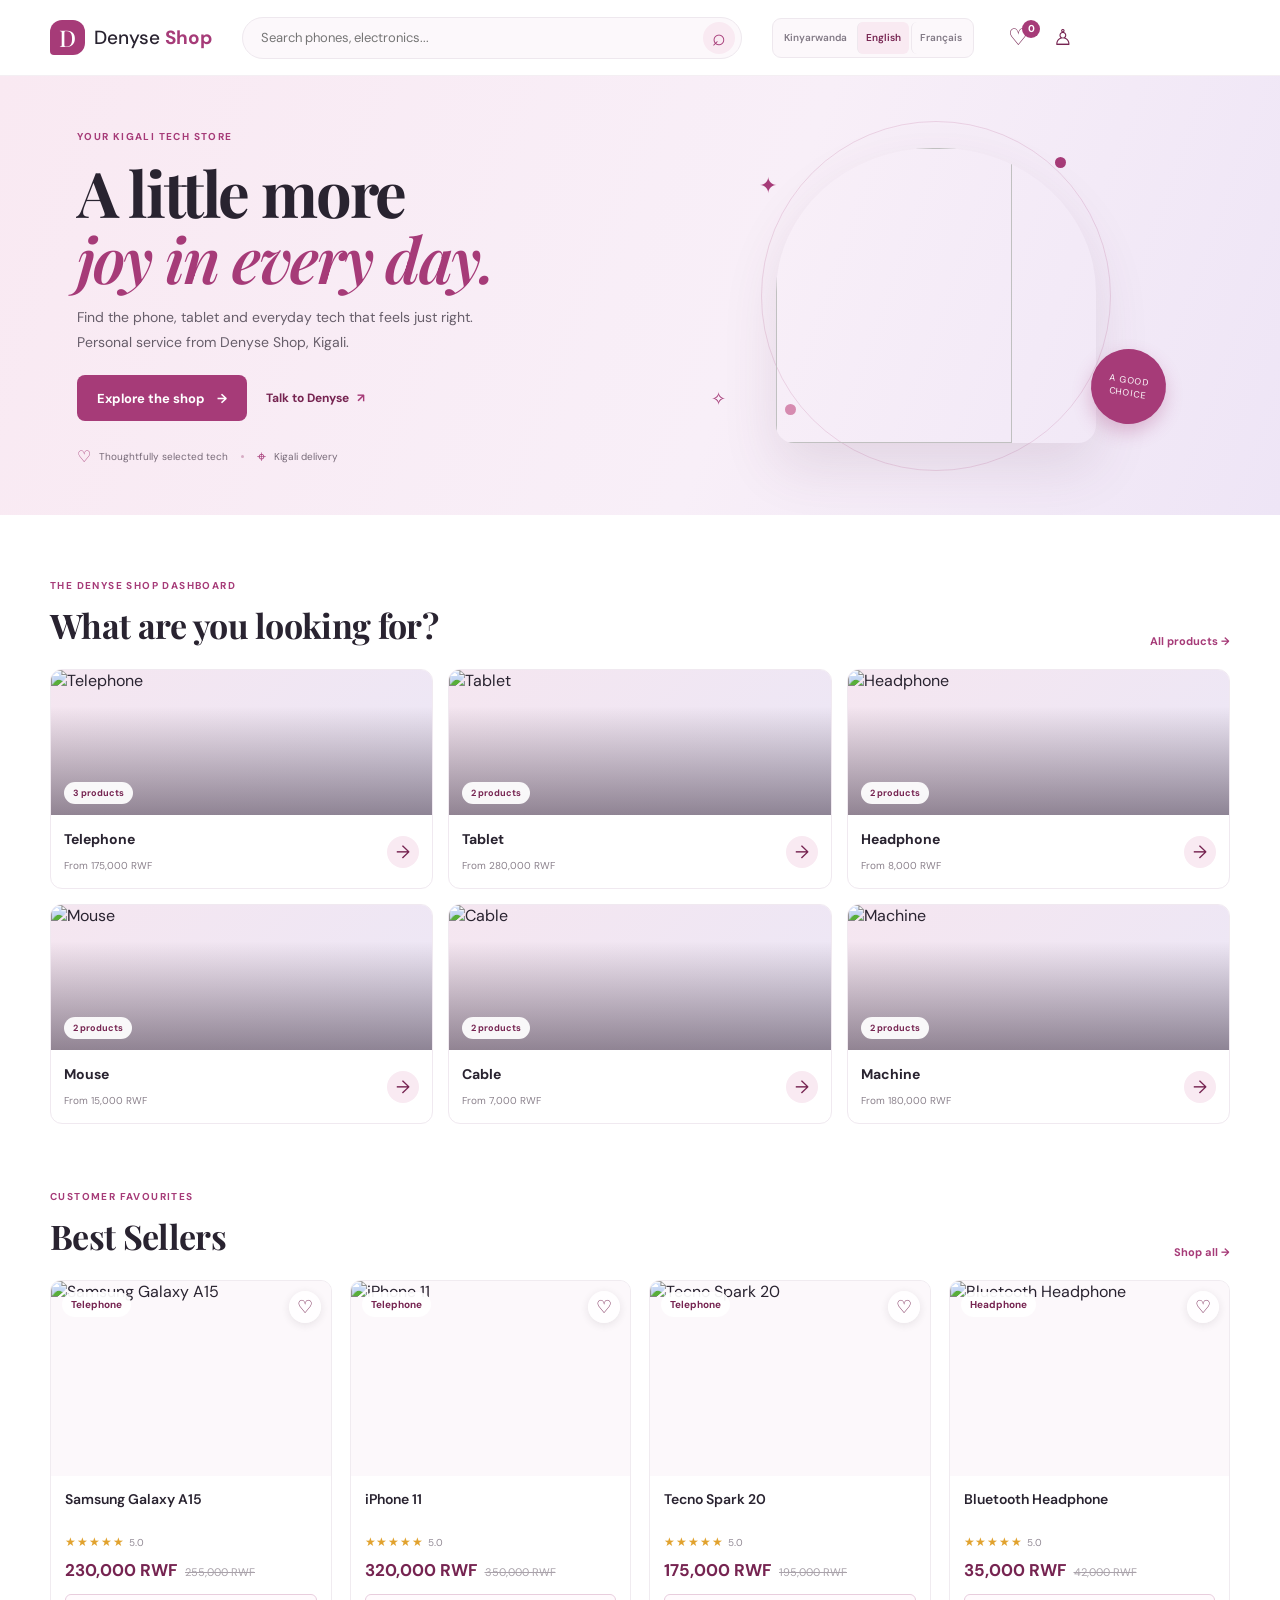
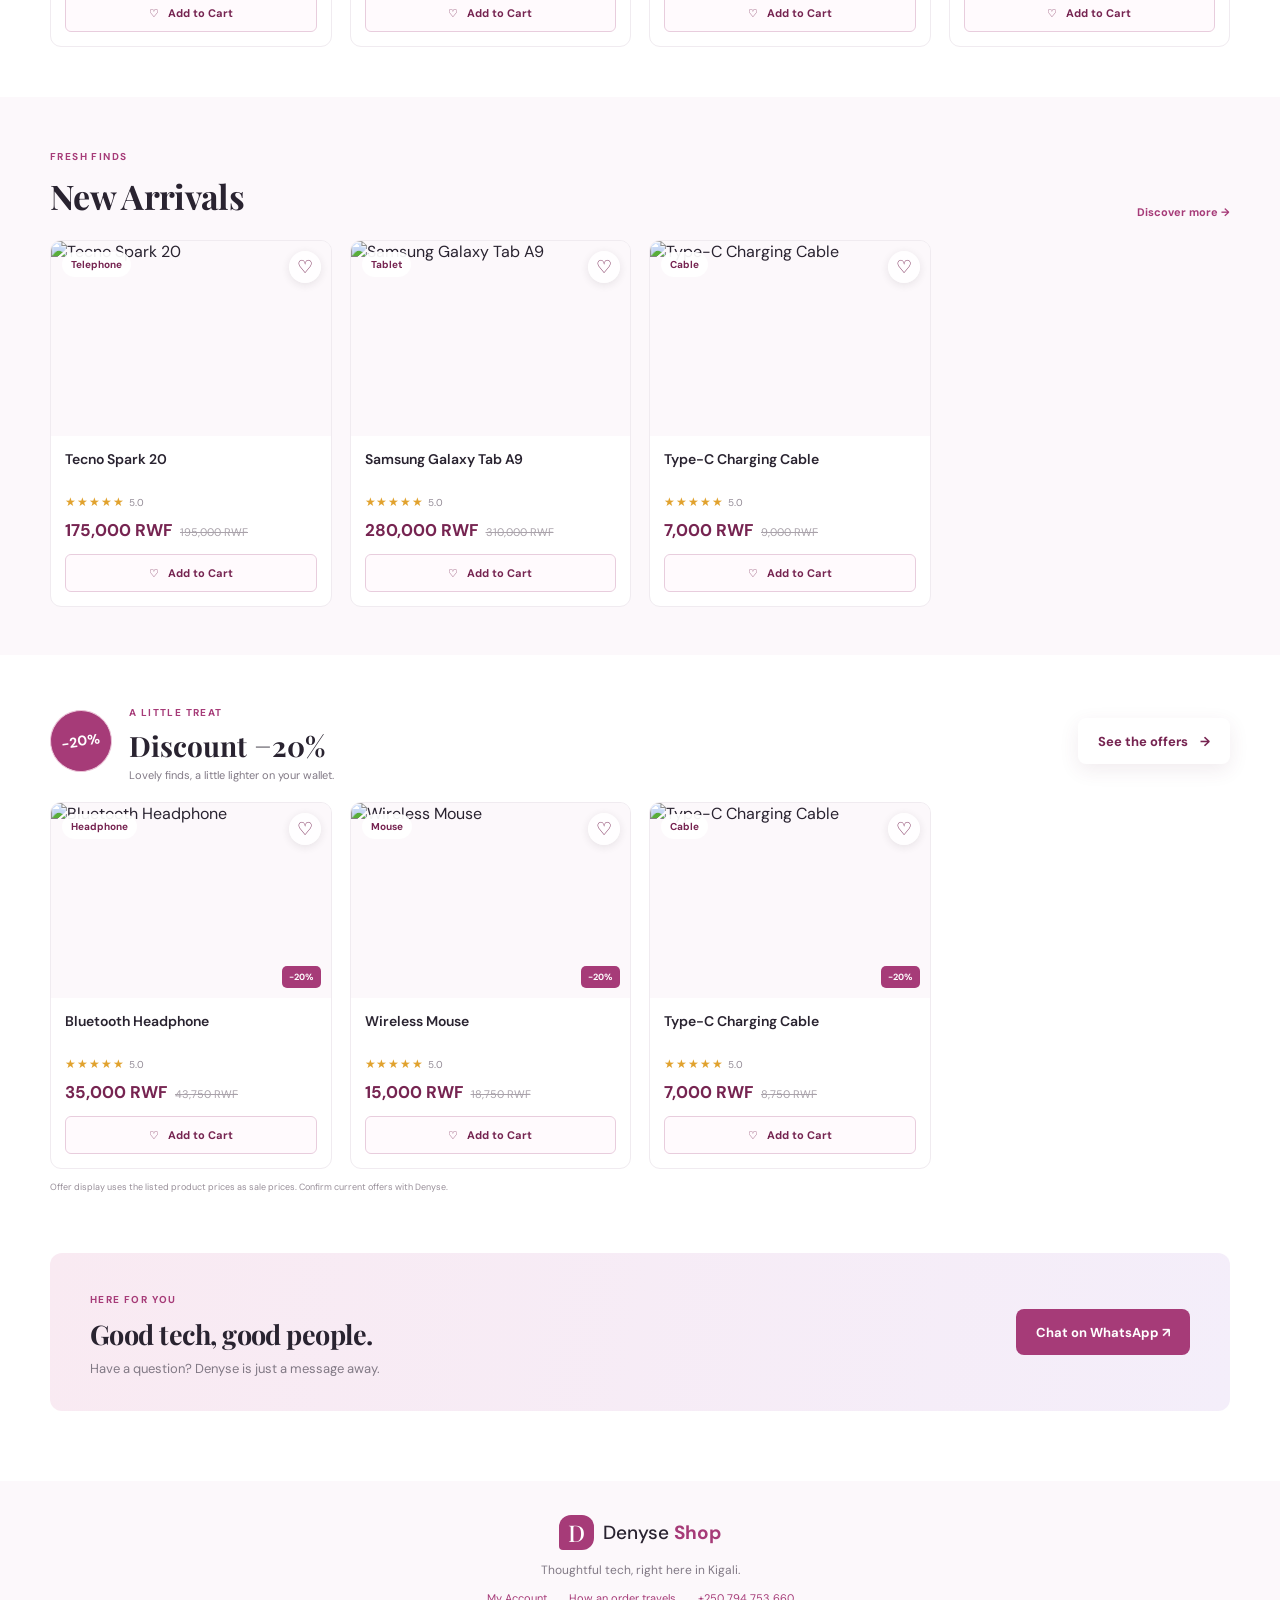
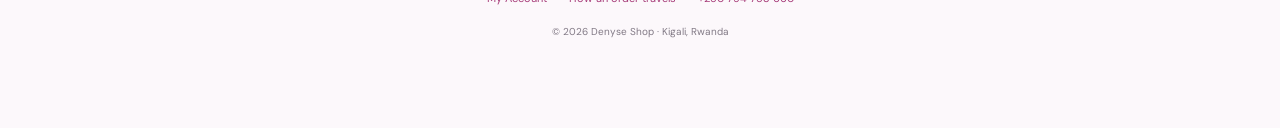
==== commit ce4cc998: "Fix Admin login and preserve language selector Co-authored-by: Copilot <223556219+Copilot@users.nore" ====
--- a/index.html
+++ b/index.html
@@ -71,5 +71,6 @@
 
   <footer class="site-footer"><a class="brand brand-footer" href="index.html"><span class="brand-mark">D</span><span>Denyse <b>Shop</b></span></a><p>Thoughtful tech, right here in Kigali.</p><div class="footer-links"><a href="account.html">My Account</a><a href="system-design.html">How an order travels</a><a href="tel:+250794753660">+250 794 753 660</a></div><small>© <span data-year></span> Denyse Shop · Kigali, Rwanda</small></footer>
   <nav class="mobile-nav" aria-label="Main navigation"><a class="active" href="index.html"><span>⌂</span>Home</a><a href="shop.html"><span>▦</span>Shop</a><a href="cart.html"><span>♡<i class="nav-cart-count" data-cart-count>0</i></span>Cart</a><a href="account.html#orders"><span>▤</span>My Orders</a><a href="account.html"><span>♙</span>Account</a></nav>
+  <script src="language.js"></script>
 </body>
 </html>
--- a/style.css
+++ b/style.css
@@ -28,6 +28,10 @@
 .hidden { display: none !important; }
 .page-width { width: min(1180px, calc(100% - 48px)); margin-inline: auto; }
 .site-header { height: 76px; padding: 0 max(24px, calc((100vw - 1180px)/2)); display: flex; align-items: center; gap: 30px; border-bottom: 1px solid #f4eff3; background: rgba(255,255,255,.97); position: sticky; top: 0; z-index: 20; }
+.language-switcher { display:flex; align-items:center; gap:2px; flex:0 0 auto; padding:3px; border:1px solid var(--line); border-radius:9px; background:var(--soft); }
+.language-switcher button { min-height:32px; padding:0 8px; border:0; border-radius:6px; color:var(--muted); background:transparent; font-size:10px; font-weight:600; white-space:nowrap; }
+.language-switcher button + button { border-left:1px solid var(--line); }
+.language-switcher button[aria-pressed="true"] { color:var(--berry-dark); background:var(--berry-light); }
 .brand { display: inline-flex; align-items: center; gap: 9px; font-size: 19px; font-weight: 500; white-space: nowrap; }
 .brand b { color: var(--berry); font-weight: 700; }
 .brand-mark { width: 35px; height: 35px; display: grid; place-items: center; color: white; font-family: "Playfair Display", serif; font-size: 23px; border-radius: 12px 12px 12px 4px; background: var(--berry); }
@@ -197,6 +201,9 @@
   html { scroll-padding-top: 68px; }
   .page-width { width: calc(100% - 30px); }
   .site-header { height: 62px; padding: 0 15px; gap: 12px; }
+  .language-switcher { position:absolute; top:100%; left:0; right:0; justify-content:center; padding:3px 8px; border:0; border-bottom:1px solid var(--line); border-radius:0; background:rgba(255,255,255,.97); }
+  .language-switcher button { min-height:30px; padding:0 11px; font-size:10px; }
+  .site-header.has-language-switcher { margin-bottom:36px; }
   .brand { gap: 7px; font-size: 16px; }
   .brand-mark { width: 31px; height: 31px; font-size: 20px; }
   .header-search { height: 36px; }
@@ -420,6 +427,7 @@
 .checkout-delivery-note { margin-top:18px; padding:12px; border-radius:7px; color:var(--berry-dark); background:var(--berry-light); font-size:10px; }
 .checkout-summary-panel { position:sticky; top:95px; }
 .admin-login-page { width:min(440px,calc(100% - 32px)); min-height:calc(100vh - 76px); margin:0 auto; display:grid; align-items:center; padding:38px 0; }
+.admin-login-page[hidden] { display:none !important; }
 .admin-login-card { width:100%; padding:26px; border:1px solid #f0e5ed; border-radius:12px; background:white; box-shadow:var(--shadow); }
 .admin-login-card h1 { margin:8px 0 10px; font-family:"Playfair Display",serif; font-size:30px; }
 .admin-login-card > p { color:var(--muted); font-size:12px; line-height:1.6; }
